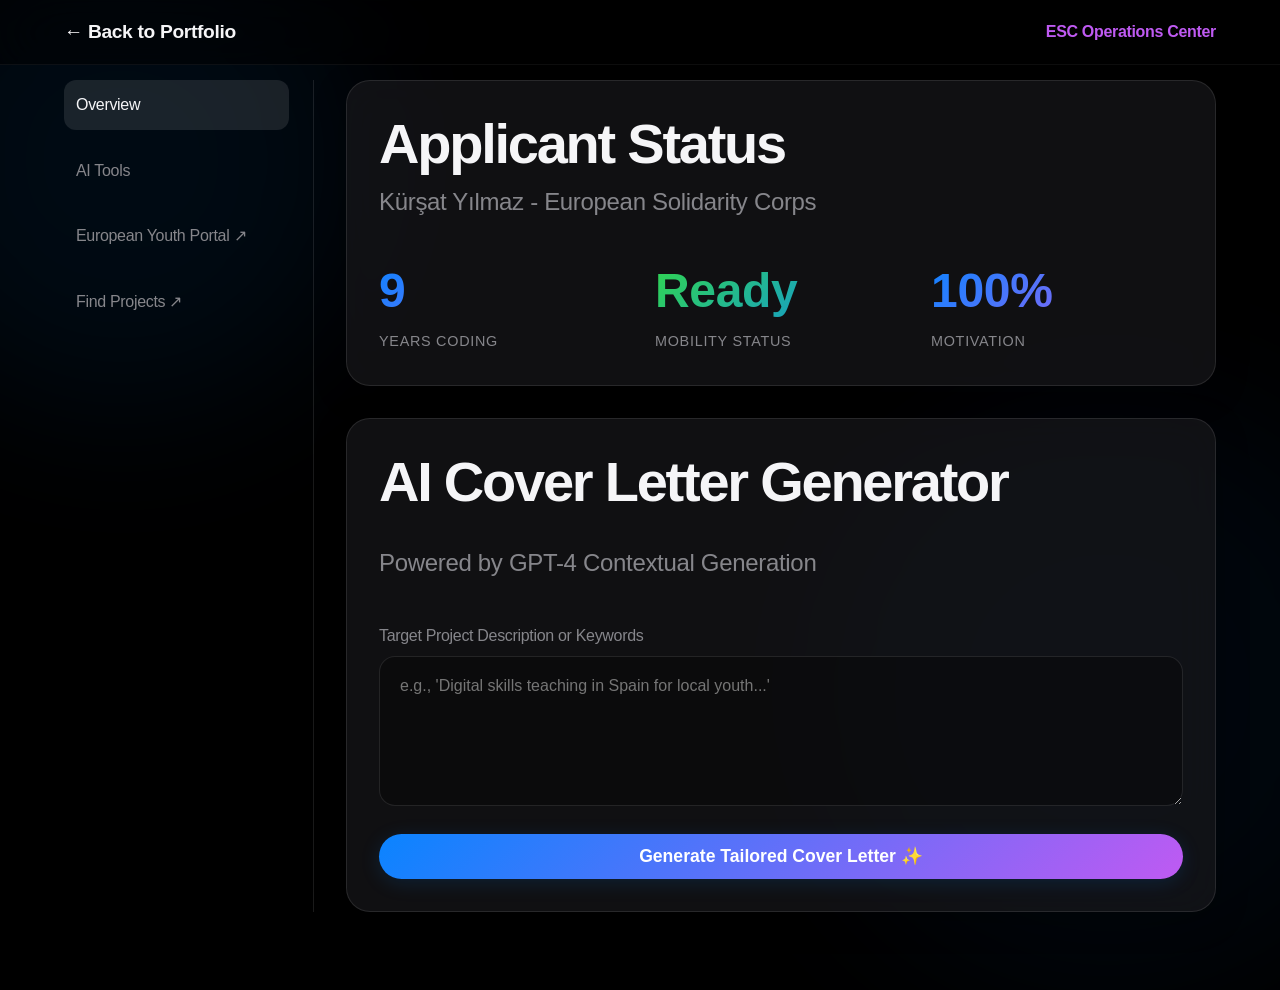
==== eu.html @ 6ab5559e "feat: Implement Apple-style ESC motivation portfolio and dashboard - Creates root structure for GitH" ====
<!DOCTYPE html>
<html lang="en">
<head>
    <meta charset="UTF-8">
    <meta name="viewport" content="width=device-width, initial-scale=1.0">
    <title>ESC Dashboard | Kürşat Yılmaz</title>
    <link rel="stylesheet" href="assets/css/style.css">
</head>
<body>
    <div class="blob blob-1"></div>
    <div class="blob blob-2" style="background: rgba(10, 132, 255, 0.1);"></div>

    <nav class="glass-nav">
        <div class="container nav-content">
            <a href="index.html" class="logo">← Back to Portfolio</a>
            <div class="nav-links">
                <span style="color: var(--accent-purple); font-weight: 600;">ESC Operations Center</span>
            </div>
        </div>
    </nav>

    <div class="container dashboard-grid">
        <aside class="sidebar reveal">
            <ul class="sidebar-nav">
                <li><a href="#" class="active">Overview</a></li>
                <li><a href="#ai-tools">AI Tools</a></li>
                <li><a href="https://youth.europa.eu/solidarity_en" target="_blank">European Youth Portal ↗</a></li>
                <li><a href="https://europa.eu/youth/solidarity/projects_en" target="_blank">Find Projects ↗</a></li>
            </ul>
        </aside>

        <main class="dashboard-content">
            <div class="card glass-panel reveal stagger-1" style="margin-bottom: 32px;">
                <h2 style="margin-bottom: 8px;">Applicant Status</h2>
                <p class="subtitle">Kürşat Yılmaz - European Solidarity Corps</p>

                <div class="grid-3" style="margin-top: 32px;">
                    <div class="stat-card">
                        <span class="stat-value">9</span>
                        <span class="stat-label">Years Coding</span>
                    </div>
                    <div class="stat-card">
                        <span class="stat-value" style="background: linear-gradient(135deg, #32D74B 0%, #0A84FF 100%); -webkit-background-clip: text;">Ready</span>
                        <span class="stat-label">Mobility Status</span>
                    </div>
                    <div class="stat-card">
                        <span class="stat-value">100%</span>
                        <span class="stat-label">Motivation</span>
                    </div>
                </div>
            </div>

            <div id="ai-tools" class="card glass-panel reveal stagger-2">
                <h2>AI Cover Letter Generator</h2>
                <p class="subtitle">Powered by GPT-4 Contextual Generation</p>

                <div class="ai-generator">
                    <label style="color: var(--text-secondary); margin-bottom: 8px; display: block;">Target Project Description or Keywords</label>
                    <textarea class="ai-input" placeholder="e.g., 'Digital skills teaching in Spain for local youth...'" id="aiInput"></textarea>

                    <button class="btn btn-primary" id="generateBtn" style="width: 100%;">
                        Generate Tailored Cover Letter ✨
                    </button>

                    <div class="ai-output" id="aiOutput" style="display: none; opacity: 0; transition: opacity 0.5s;">
                        <p style="color: var(--text-secondary); margin-bottom: 16px;"><em>Generated Draft:</em></p>
                        <p id="generatedText" style="line-height: 1.8;"></p>
                    </div>
                </div>
            </div>
        </main>
    </div>

    <script src="assets/js/main.js"></script>
    <script>
        // Simple AI Simulator Logic
        document.getElementById('generateBtn').addEventListener('click', function() {
            const input = document.getElementById('aiInput').value;
            const btn = this;
            const outputDiv = document.getElementById('aiOutput');
            const outputText = document.getElementById('generatedText');

            btn.innerHTML = 'Generating... <span style="animation: pulse 1s infinite;">⏳</span>';
            btn.style.opacity = '0.7';

            setTimeout(() => {
                let contextText = input ? ` Specifically, regarding your project involving "${input}", ` : ' ';

                outputText.innerHTML = `Dear Selection Committee,<br><br>I am Kürşat Yılmaz, a passionate software developer with 9 years of coding experience, applying from Istanbul. ${contextText}I believe my robust background in digital design and development perfectly aligns with your mission.<br><br>My lifelong dream has been to utilize my technical skills for social good while exploring new cultures and escaping the constraints of my current environment. I am eager to contribute to your team, help local communities digitally, and grow both personally and professionally.<br><br>Thank you for considering my application.<br><br>Sincerely,<br>Kürşat Yılmaz`;

                outputDiv.style.display = 'block';
                setTimeout(() => outputDiv.style.opacity = '1', 50);

                btn.innerHTML = 'Regenerate Draft ✨';
                btn.style.opacity = '1';
            }, 1500);
        });
    </script>
</body>
</html>
---- assets/css/style.css ----
:root {
  /* Apple Design Palette */
  --bg-primary: #000000;
  --bg-secondary: #1c1c1e;
  --bg-tertiary: #2c2c2e;
  --text-primary: #f5f5f7;
  --text-secondary: #86868b;
  --accent-blue: #0A84FF;
  --accent-purple: #BF5AF2;
  --accent-gradient: linear-gradient(135deg, #0A84FF 0%, #BF5AF2 100%);
  --glow-color: rgba(10, 132, 255, 0.15);

  /* Framer Spring Animations */
  --spring-fast: 0.4s cubic-bezier(0.175, 0.885, 0.32, 1.275);
  --spring-normal: 0.6s cubic-bezier(0.175, 0.885, 0.32, 1.275);
  --spring-slow: 0.8s cubic-bezier(0.175, 0.885, 0.32, 1.275);
  --ease-out-expo: 0.8s cubic-bezier(0.16, 1, 0.3, 1);
}

* {
  margin: 0;
  padding: 0;
  box-sizing: border-box;
}

body {
  font-family: -apple-system, BlinkMacSystemFont, "SF Pro Display", "Segoe UI", Roboto, Helvetica, Arial, sans-serif;
  background-color: var(--bg-primary);
  color: var(--text-primary);
  line-height: 1.6;
  -webkit-font-smoothing: antialiased;
  -moz-osx-font-smoothing: grayscale;
  overflow-x: hidden;
  letter-spacing: -0.02em;
}

/* Glassmorphism Utilities */
.glass-panel {
  background: rgba(28, 28, 30, 0.6);
  backdrop-filter: blur(20px);
  -webkit-backdrop-filter: blur(20px);
  border: 1px solid rgba(255, 255, 255, 0.1);
  border-radius: 24px;
  box-shadow: 0 8px 32px 0 rgba(0, 0, 0, 0.3);
}

.glass-nav {
  position: fixed;
  top: 0;
  left: 0;
  right: 0;
  z-index: 1000;
  background: rgba(0, 0, 0, 0.5);
  backdrop-filter: blur(30px);
  -webkit-backdrop-filter: blur(30px);
  border-bottom: 1px solid rgba(255, 255, 255, 0.05);
}

/* Layout Containers */
.container {
  max-width: 1200px;
  margin: 0 auto;
  padding: 0 24px;
}

/* Typography */
h1, h2, h3, h4, h5, h6 {
  font-weight: 700;
  letter-spacing: -0.04em;
  line-height: 1.1;
}

h1 {
  font-size: clamp(3rem, 8vw, 5rem);
  background: var(--accent-gradient);
  -webkit-background-clip: text;
  -webkit-text-fill-color: transparent;
  margin-bottom: 1rem;
}

h2 {
  font-size: clamp(2rem, 5vw, 3.5rem);
  margin-bottom: 2rem;
}

.subtitle {
  font-size: clamp(1.2rem, 3vw, 1.5rem);
  color: var(--text-secondary);
  font-weight: 500;
}

.lead {
  font-size: 1.25rem;
  color: var(--text-secondary);
  max-width: 800px;
  margin-bottom: 2rem;
}

/* Interactive Elements */
.btn {
  display: inline-flex;
  align-items: center;
  justify-content: center;
  padding: 12px 28px;
  border-radius: 999px;
  font-weight: 600;
  font-size: 1.1rem;
  text-decoration: none;
  transition: all var(--spring-fast);
  cursor: pointer;
  border: none;
  outline: none;
}

.btn-primary {
  background: var(--accent-gradient);
  color: white;
  box-shadow: 0 4px 20px var(--glow-color);
}

.btn-primary:hover {
  transform: translateY(-2px) scale(1.02);
  box-shadow: 0 8px 30px rgba(10, 132, 255, 0.3);
}

.btn-secondary {
  background: rgba(255, 255, 255, 0.1);
  color: white;
  border: 1px solid rgba(255, 255, 255, 0.1);
}

.btn-secondary:hover {
  background: rgba(255, 255, 255, 0.15);
  transform: translateY(-2px) scale(1.02);
}

/* Cards */
.card {
  padding: 32px;
  border-radius: 24px;
  transition: all var(--spring-normal);
  position: relative;
  overflow: hidden;
}

.card::before {
  content: '';
  position: absolute;
  top: 0;
  left: 0;
  right: 0;
  bottom: 0;
  background: radial-gradient(800px circle at var(--mouse-x) var(--mouse-y), rgba(255, 255, 255, 0.06), transparent 40%);
  z-index: 0;
  opacity: 0;
  transition: opacity 0.3s;
}

.card:hover::before {
  opacity: 1;
}

.card > * {
  position: relative;
  z-index: 1;
}

.card:hover {
  transform: translateY(-8px);
  box-shadow: 0 20px 40px rgba(0, 0, 0, 0.4);
  border-color: rgba(255, 255, 255, 0.2);
}

/* Specific Sections */
header {
  min-height: 100vh;
  display: flex;
  flex-direction: column;
  justify-content: center;
  position: relative;
  padding-top: 80px;
}

.nav-content {
  display: flex;
  justify-content: space-between;
  align-items: center;
  height: 64px;
}

.nav-links a {
  color: var(--text-secondary);
  text-decoration: none;
  margin-left: 24px;
  transition: color 0.2s;
  font-weight: 500;
}

.nav-links a:hover {
  color: var(--text-primary);
}

.logo {
  font-weight: 700;
  font-size: 1.2rem;
  color: var(--text-primary);
  text-decoration: none;
}

section {
  padding: 100px 0;
}

/* Grid Layouts */
.grid-2 {
  display: grid;
  grid-template-columns: repeat(auto-fit, minmax(300px, 1fr));
  gap: 32px;
}

.grid-3 {
  display: grid;
  grid-template-columns: repeat(auto-fit, minmax(250px, 1fr));
  gap: 24px;
}

/* Animation Classes */
.reveal {
  opacity: 0;
  transform: translateY(40px);
  transition: opacity var(--ease-out-expo), transform var(--ease-out-expo);
}

.reveal.active {
  opacity: 1;
  transform: translateY(0);
}

.stagger-1 { transition-delay: 0.1s; }
.stagger-2 { transition-delay: 0.2s; }
.stagger-3 { transition-delay: 0.3s; }

/* Letter Formatting */
.letter-content {
  font-size: 1.15rem;
  line-height: 1.8;
  color: var(--text-primary);
}

.letter-content p {
  margin-bottom: 1.5rem;
}

/* Dashboard Elements */
.dashboard-grid {
  display: grid;
  grid-template-columns: 250px 1fr;
  gap: 32px;
  min-height: 100vh;
  padding-top: 80px;
}

.sidebar {
  padding-right: 24px;
  border-right: 1px solid rgba(255, 255, 255, 0.1);
}

.sidebar-nav {
  list-style: none;
}

.sidebar-nav li {
  margin-bottom: 16px;
}

.sidebar-nav a {
  color: var(--text-secondary);
  text-decoration: none;
  display: flex;
  align-items: center;
  padding: 12px;
  border-radius: 12px;
  transition: all 0.2s;
}

.sidebar-nav a:hover, .sidebar-nav a.active {
  background: rgba(255, 255, 255, 0.1);
  color: var(--text-primary);
}

.stat-card {
  display: flex;
  flex-direction: column;
}

.stat-value {
  font-size: 3rem;
  font-weight: 700;
  background: var(--accent-gradient);
  -webkit-background-clip: text;
  -webkit-text-fill-color: transparent;
}

.stat-label {
  color: var(--text-secondary);
  font-size: 0.9rem;
  text-transform: uppercase;
  letter-spacing: 0.05em;
}

/* AI Generator Mockup */
.ai-generator {
  margin-top: 40px;
}

.ai-input {
  width: 100%;
  background: rgba(0, 0, 0, 0.3);
  border: 1px solid rgba(255, 255, 255, 0.1);
  border-radius: 16px;
  padding: 20px;
  color: var(--text-primary);
  font-family: inherit;
  font-size: 1rem;
  resize: vertical;
  min-height: 150px;
  margin-bottom: 20px;
  transition: all 0.3s;
}

.ai-input:focus {
  outline: none;
  border-color: var(--accent-blue);
  box-shadow: 0 0 0 2px rgba(10, 132, 255, 0.2);
}

.ai-output {
  margin-top: 24px;
  min-height: 200px;
  border-left: 4px solid var(--accent-purple);
  padding-left: 20px;
}

/* Floating Elements */
.blob {
  position: absolute;
  filter: blur(80px);
  z-index: -1;
  opacity: 0.5;
  border-radius: 50%;
  animation: float 20s infinite ease-in-out;
}

.blob-1 {
  top: -10%;
  left: -10%;
  width: 500px;
  height: 500px;
  background: rgba(10, 132, 255, 0.15);
}

.blob-2 {
  bottom: -10%;
  right: -10%;
  width: 600px;
  height: 600px;
  background: rgba(191, 90, 242, 0.15);
  animation-delay: -10s;
}

@keyframes float {
  0%, 100% { transform: translate(0, 0) scale(1); }
  33% { transform: translate(50px, -50px) scale(1.1); }
  66% { transform: translate(-20px, 20px) scale(0.9); }
}

@media (max-width: 768px) {
  .dashboard-grid {
    grid-template-columns: 1fr;
  }
  .sidebar {
    border-right: none;
    border-bottom: 1px solid rgba(255, 255, 255, 0.1);
    padding-bottom: 24px;
    margin-bottom: 24px;
  }
}
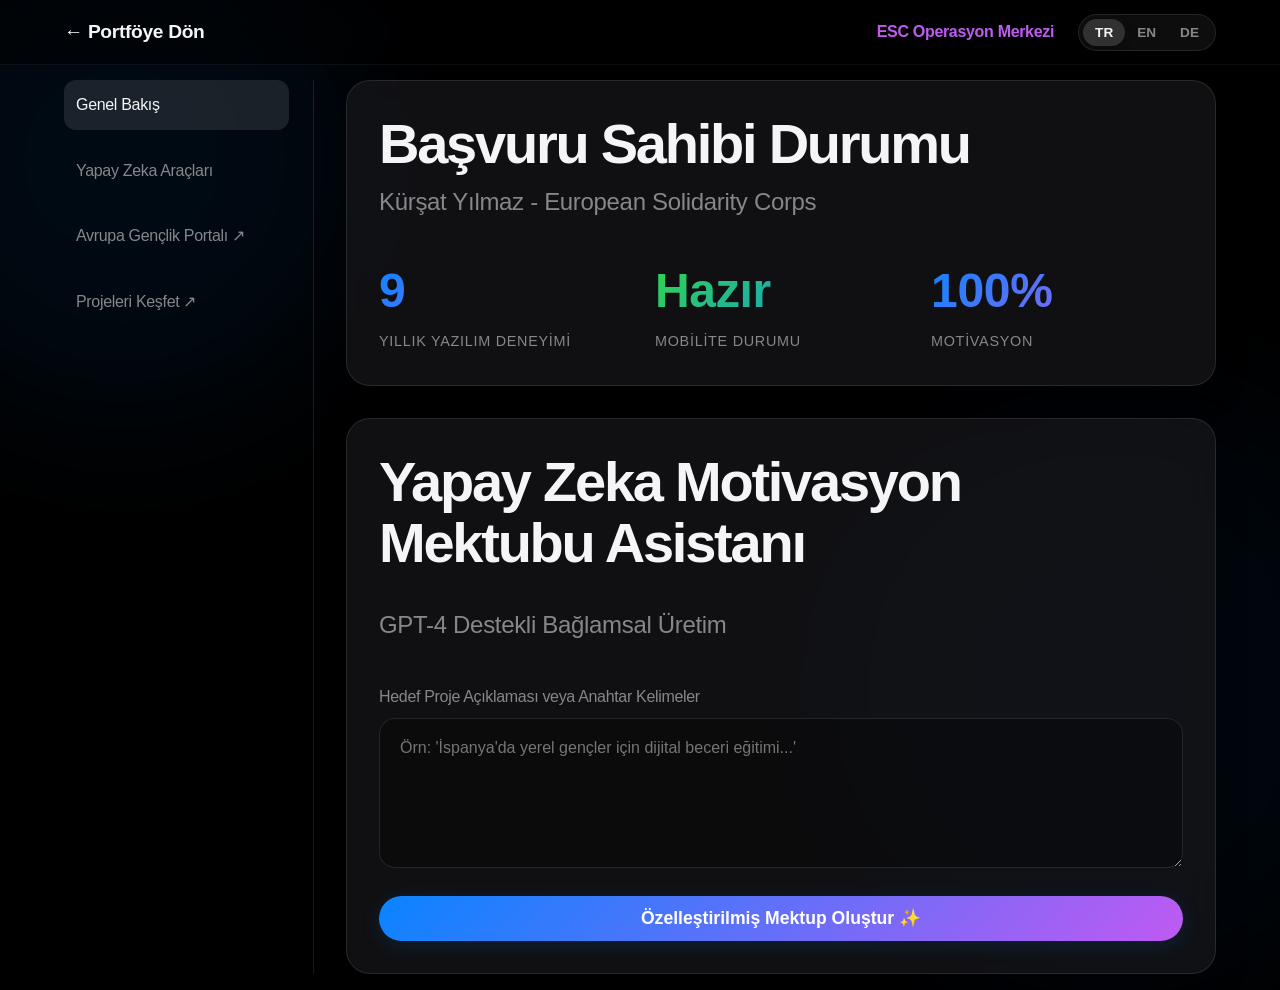
==== commit 8f5bacb5: "feat: Add i18n support, language switcher, and CV download - Introduces comprehensive i18n engine in" ====
--- a/eu.html
+++ b/eu.html
@@ -12,9 +12,15 @@
 
     <nav class="glass-nav">
         <div class="container nav-content">
-            <a href="index.html" class="logo">← Back to Portfolio</a>
+            <a href="index.html" class="logo" data-i18n="nav.back">← Back to Portfolio</a>
             <div class="nav-links">
-                <span style="color: var(--accent-purple); font-weight: 600;">ESC Operations Center</span>
+                <span style="color: var(--accent-purple); font-weight: 600; margin-right: 24px;" data-i18n="eu.nav.center">ESC Operations Center</span>
+
+                <div class="lang-switcher">
+                    <button class="lang-btn" data-lang="tr">TR</button>
+                    <button class="lang-btn" data-lang="en">EN</button>
+                    <button class="lang-btn" data-lang="de">DE</button>
+                </div>
             </div>
         </div>
     </nav>
@@ -22,48 +28,48 @@
     <div class="container dashboard-grid">
         <aside class="sidebar reveal">
             <ul class="sidebar-nav">
-                <li><a href="#" class="active">Overview</a></li>
-                <li><a href="#ai-tools">AI Tools</a></li>
-                <li><a href="https://youth.europa.eu/solidarity_en" target="_blank">European Youth Portal ↗</a></li>
-                <li><a href="https://europa.eu/youth/solidarity/projects_en" target="_blank">Find Projects ↗</a></li>
+                <li><a href="#" class="active" data-i18n="eu.side.overview">Overview</a></li>
+                <li><a href="#ai-tools" data-i18n="eu.side.ai">AI Tools</a></li>
+                <li><a href="https://youth.europa.eu/solidarity_en" target="_blank" data-i18n="eu.side.portal">European Youth Portal ↗</a></li>
+                <li><a href="https://europa.eu/youth/solidarity/projects_en" target="_blank" data-i18n="eu.side.projects">Find Projects ↗</a></li>
             </ul>
         </aside>
 
         <main class="dashboard-content">
             <div class="card glass-panel reveal stagger-1" style="margin-bottom: 32px;">
-                <h2 style="margin-bottom: 8px;">Applicant Status</h2>
-                <p class="subtitle">Kürşat Yılmaz - European Solidarity Corps</p>
+                <h2 style="margin-bottom: 8px;" data-i18n="eu.stat.title">Applicant Status</h2>
+                <p class="subtitle" data-i18n="eu.stat.subtitle">Kürşat Yılmaz - European Solidarity Corps</p>
 
                 <div class="grid-3" style="margin-top: 32px;">
                     <div class="stat-card">
-                        <span class="stat-value">9</span>
-                        <span class="stat-label">Years Coding</span>
+                        <span class="stat-value" data-i18n="eu.stat.val1">9</span>
+                        <span class="stat-label" data-i18n="eu.stat.lbl1">Years Coding</span>
                     </div>
                     <div class="stat-card">
-                        <span class="stat-value" style="background: linear-gradient(135deg, #32D74B 0%, #0A84FF 100%); -webkit-background-clip: text;">Ready</span>
-                        <span class="stat-label">Mobility Status</span>
+                        <span class="stat-value" style="background: linear-gradient(135deg, #32D74B 0%, #0A84FF 100%); -webkit-background-clip: text;" data-i18n="eu.stat.val2">Ready</span>
+                        <span class="stat-label" data-i18n="eu.stat.lbl2">Mobility Status</span>
                     </div>
                     <div class="stat-card">
-                        <span class="stat-value">100%</span>
-                        <span class="stat-label">Motivation</span>
+                        <span class="stat-value" data-i18n="eu.stat.val3">100%</span>
+                        <span class="stat-label" data-i18n="eu.stat.lbl3">Motivation</span>
                     </div>
                 </div>
             </div>
 
             <div id="ai-tools" class="card glass-panel reveal stagger-2">
-                <h2>AI Cover Letter Generator</h2>
-                <p class="subtitle">Powered by GPT-4 Contextual Generation</p>
+                <h2 data-i18n="eu.ai.title">AI Cover Letter Generator</h2>
+                <p class="subtitle" data-i18n="eu.ai.subtitle">Powered by GPT-4 Contextual Generation</p>
 
                 <div class="ai-generator">
-                    <label style="color: var(--text-secondary); margin-bottom: 8px; display: block;">Target Project Description or Keywords</label>
-                    <textarea class="ai-input" placeholder="e.g., 'Digital skills teaching in Spain for local youth...'" id="aiInput"></textarea>
+                    <label style="color: var(--text-secondary); margin-bottom: 8px; display: block;" data-i18n="eu.ai.label">Target Project Description or Keywords</label>
+                    <textarea class="ai-input" placeholder="e.g., 'Digital skills teaching in Spain for local youth...'" id="aiInput" data-i18n="eu.ai.placeholder"></textarea>
 
-                    <button class="btn btn-primary" id="generateBtn" style="width: 100%;">
+                    <button class="btn btn-primary" id="generateBtn" style="width: 100%;" data-i18n="eu.ai.btn.gen">
                         Generate Tailored Cover Letter ✨
                     </button>
 
                     <div class="ai-output" id="aiOutput" style="display: none; opacity: 0; transition: opacity 0.5s;">
-                        <p style="color: var(--text-secondary); margin-bottom: 16px;"><em>Generated Draft:</em></p>
+                        <p style="color: var(--text-secondary); margin-bottom: 16px;"><em data-i18n="eu.ai.output">Generated Draft:</em></p>
                         <p id="generatedText" style="line-height: 1.8;"></p>
                     </div>
                 </div>
@@ -71,6 +77,7 @@
         </main>
     </div>
 
+    <script src="assets/js/i18n.js"></script>
     <script src="assets/js/main.js"></script>
     <script>
         // Simple AI Simulator Logic
@@ -80,18 +87,22 @@
             const outputDiv = document.getElementById('aiOutput');
             const outputText = document.getElementById('generatedText');
 
-            btn.innerHTML = 'Generating... <span style="animation: pulse 1s infinite;">⏳</span>';
+            // Get proper translation context
+            const regenText = window.i18n ? window.i18n.get('eu.ai.btn.regen') : 'Regenerate Draft ✨';
+
+            btn.innerHTML = '<span style="animation: pulse 1s infinite;">⏳</span>';
             btn.style.opacity = '0.7';
 
             setTimeout(() => {
                 let contextText = input ? ` Specifically, regarding your project involving "${input}", ` : ' ';
 
+                // Keep the generated text in english for universal context, or could be adapted via i18n
                 outputText.innerHTML = `Dear Selection Committee,<br><br>I am Kürşat Yılmaz, a passionate software developer with 9 years of coding experience, applying from Istanbul. ${contextText}I believe my robust background in digital design and development perfectly aligns with your mission.<br><br>My lifelong dream has been to utilize my technical skills for social good while exploring new cultures and escaping the constraints of my current environment. I am eager to contribute to your team, help local communities digitally, and grow both personally and professionally.<br><br>Thank you for considering my application.<br><br>Sincerely,<br>Kürşat Yılmaz`;
 
                 outputDiv.style.display = 'block';
                 setTimeout(() => outputDiv.style.opacity = '1', 50);
 
-                btn.innerHTML = 'Regenerate Draft ✨';
+                btn.innerHTML = regenText;
                 btn.style.opacity = '1';
             }, 1500);
         });
--- a/assets/css/style.css
+++ b/assets/css/style.css
@@ -97,6 +97,13 @@
 }
 
 /* Interactive Elements */
+.action-buttons {
+    display: flex;
+    gap: 16px;
+    flex-wrap: wrap;
+    margin-top: 2rem;
+}
+
 .btn {
   display: inline-flex;
   align-items: center;
@@ -134,6 +141,41 @@
   transform: translateY(-2px) scale(1.02);
 }
 
+/* Language Switcher */
+.lang-switcher {
+    display: flex;
+    background: rgba(255, 255, 255, 0.05);
+    border-radius: 99px;
+    padding: 4px;
+    border: 1px solid rgba(255, 255, 255, 0.1);
+}
+
+.lang-btn {
+    background: transparent;
+    border: none;
+    color: var(--text-secondary);
+    padding: 6px 12px;
+    border-radius: 99px;
+    font-size: 0.85rem;
+    font-weight: 600;
+    cursor: pointer;
+    transition: all var(--spring-fast);
+}
+
+.lang-btn:hover {
+    color: var(--text-primary);
+}
+
+.lang-btn.active {
+    background: rgba(255, 255, 255, 0.15);
+    color: var(--text-primary);
+    box-shadow: 0 2px 10px rgba(0,0,0,0.2);
+}
+
+[data-i18n] {
+    transition: opacity 0.3s ease-in-out;
+}
+
 /* Cards */
 .card {
   padding: 32px;
@@ -166,7 +208,7 @@
 }
 
 .card:hover {
-  transform: translateY(-8px);
+  transform: translateY(-8px) scale(1.01);
   box-shadow: 0 20px 40px rgba(0, 0, 0, 0.4);
   border-color: rgba(255, 255, 255, 0.2);
 }
@@ -188,10 +230,15 @@
   height: 64px;
 }
 
+.nav-links {
+    display: flex;
+    align-items: center;
+}
+
 .nav-links a {
   color: var(--text-secondary);
   text-decoration: none;
-  margin-left: 24px;
+  margin-right: 24px;
   transition: color 0.2s;
   font-weight: 500;
 }
@@ -227,13 +274,13 @@
 /* Animation Classes */
 .reveal {
   opacity: 0;
-  transform: translateY(40px);
+  transform: translateY(40px) scale(0.98);
   transition: opacity var(--ease-out-expo), transform var(--ease-out-expo);
 }
 
 .reveal.active {
   opacity: 1;
-  transform: translateY(0);
+  transform: translateY(0) scale(1);
 }
 
 .stagger-1 { transition-delay: 0.1s; }
@@ -384,4 +431,10 @@
     padding-bottom: 24px;
     margin-bottom: 24px;
   }
-}
+  .action-buttons {
+      justify-content: center;
+  }
+  .action-buttons a {
+      margin-left: 0 !important;
+  }
+}
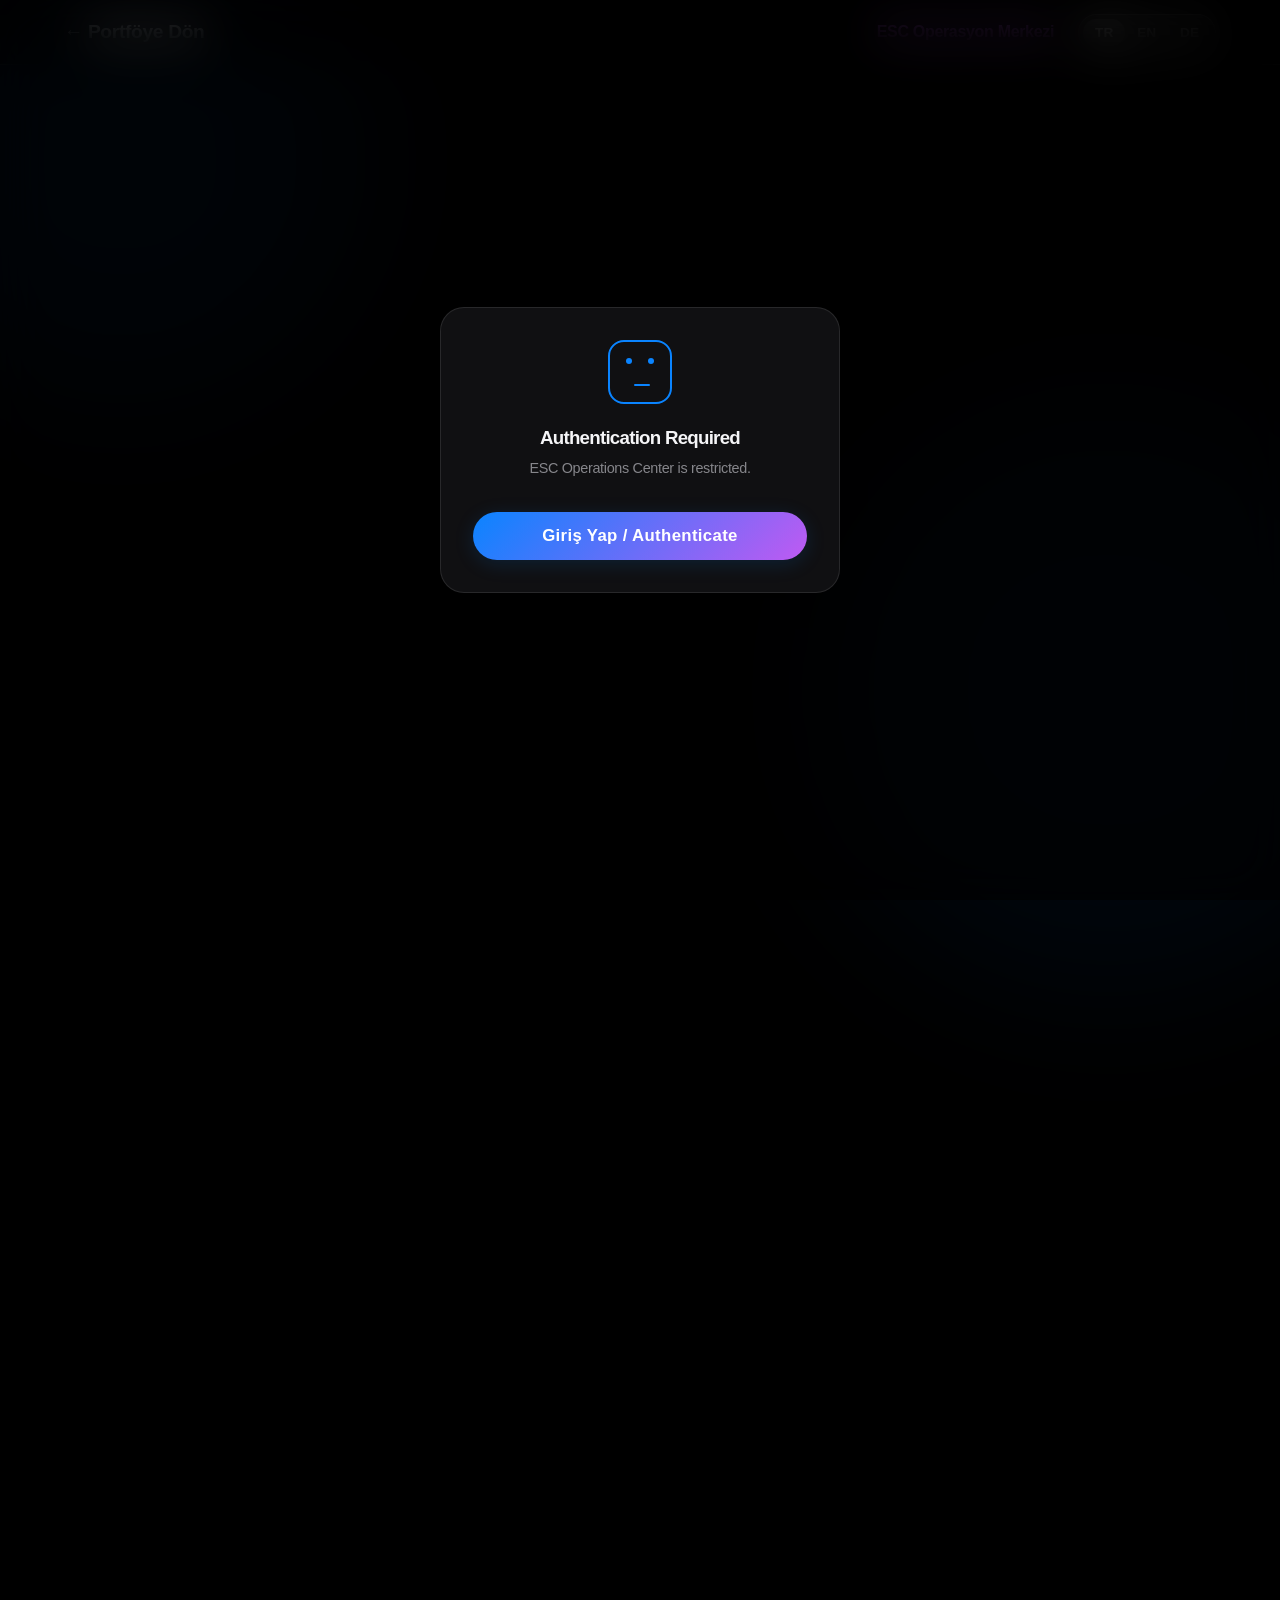
==== commit a6f949fa: "feat: add secret ESC gateway, Face ID mockup, and Gemini AI integration - Hide ESC Panel link behind" ====
--- a/eu.html
+++ b/eu.html
@@ -25,17 +25,33 @@
         </div>
     </nav>
 
-    <div class="container dashboard-grid">
+    <!-- Secure Auth Overlay -->
+    <div id="auth-overlay" class="auth-overlay active">
+        <div class="glass-panel auth-card reveal active">
+            <div class="face-id-icon" style="margin: 0 auto 24px auto; width: 64px; height: 64px; border: 2px solid var(--accent-blue); border-radius: 16px; position: relative;">
+                <div style="position:absolute; top: 16px; left: 16px; width: 6px; height: 6px; background:var(--accent-blue); border-radius:50%;"></div>
+                <div style="position:absolute; top: 16px; right: 16px; width: 6px; height: 6px; background:var(--accent-blue); border-radius:50%;"></div>
+                <div style="position:absolute; bottom: 16px; left: 24px; width: 16px; height: 2px; background:var(--accent-blue); border-radius:4px;"></div>
+            </div>
+            <h3 style="text-align: center; margin-bottom: 8px;">Authentication Required</h3>
+            <p style="text-align: center; color: var(--text-secondary); margin-bottom: 32px; font-size: 0.9rem;">ESC Operations Center is restricted.</p>
+            <button id="auth-btn" class="btn btn-primary btn-glow-blue" style="width: 100%;">Giriş Yap / Authenticate</button>
+        </div>
+    </div>
+
+    <!-- Hidden Dashboard Layout -->
+    <div class="container dashboard-grid" id="main-dashboard" style="opacity: 0; pointer-events: none; transition: opacity 0.8s ease;">
         <aside class="sidebar reveal">
             <ul class="sidebar-nav">
                 <li><a href="#" class="active" data-i18n="eu.side.overview">Overview</a></li>
+                <li><a href="#active-programs">Active Programs</a></li>
                 <li><a href="#ai-tools" data-i18n="eu.side.ai">AI Tools</a></li>
                 <li><a href="https://youth.europa.eu/solidarity_en" target="_blank" data-i18n="eu.side.portal">European Youth Portal ↗</a></li>
-                <li><a href="https://europa.eu/youth/solidarity/projects_en" target="_blank" data-i18n="eu.side.projects">Find Projects ↗</a></li>
             </ul>
         </aside>
 
         <main class="dashboard-content">
+            <!-- Stats -->
             <div class="card glass-panel reveal stagger-1" style="margin-bottom: 32px;">
                 <h2 style="margin-bottom: 8px;" data-i18n="eu.stat.title">Applicant Status</h2>
                 <p class="subtitle" data-i18n="eu.stat.subtitle">Kürşat Yılmaz - European Solidarity Corps</p>
@@ -46,8 +62,18 @@
                         <span class="stat-label" data-i18n="eu.stat.lbl1">Years Coding</span>
                     </div>
                     <div class="stat-card">
-                        <span class="stat-value" style="background: linear-gradient(135deg, #32D74B 0%, #0A84FF 100%); -webkit-background-clip: text;" data-i18n="eu.stat.val2">Ready</span>
-                        <span class="stat-label" data-i18n="eu.stat.lbl2">Mobility Status</span>
+                        <!-- Simulated Acceptance Probability -->
+                        <div class="prob-circle">
+                            <svg viewBox="0 0 36 36" class="circular-chart blue">
+                                <path class="circle-bg"
+                                  d="M18 2.0845 a 15.9155 15.9155 0 0 1 0 31.831 a 15.9155 15.9155 0 0 1 0 -31.831" />
+                                <path class="circle"
+                                  stroke-dasharray="94, 100"
+                                  d="M18 2.0845 a 15.9155 15.9155 0 0 1 0 31.831 a 15.9155 15.9155 0 0 1 0 -31.831" />
+                                <text x="18" y="20.35" class="percentage">94%</text>
+                            </svg>
+                        </div>
+                        <span class="stat-label">Est. Acceptance Rate</span>
                     </div>
                     <div class="stat-card">
                         <span class="stat-value" data-i18n="eu.stat.val3">100%</span>
@@ -56,21 +82,52 @@
                 </div>
             </div>
 
-            <div id="ai-tools" class="card glass-panel reveal stagger-2">
+            <!-- Active Programs -->
+            <div id="active-programs" class="card glass-panel reveal stagger-2" style="margin-bottom: 32px;">
+                <h2>Active Application Programs</h2>
+                <p class="subtitle" style="margin-bottom: 24px;">Click a program to see requirements.</p>
+
+                <div class="program-list">
+                    <div class="program-item active" data-program="tech-spain">
+                        <div style="font-weight: 600; color: var(--text-primary);">Digital Skills for Youth - Spain</div>
+                        <div style="font-size: 0.85rem; color: var(--text-secondary);">Starts Sep 2024 • 12 Months</div>
+                    </div>
+                    <div class="program-item" data-program="eco-germany">
+                        <div style="font-weight: 600; color: var(--text-primary);">Eco-Tech Sustainability - Germany</div>
+                        <div style="font-size: 0.85rem; color: var(--text-secondary);">Starts Oct 2024 • 10 Months</div>
+                    </div>
+                </div>
+
+                <div id="program-details" class="program-details" style="margin-top: 24px; padding-top: 24px; border-top: 1px solid rgba(255,255,255,0.1);">
+                    <h4 style="margin-bottom: 12px;">Step-by-Step Guide</h4>
+                    <ul class="checklist" style="list-style:none; color: var(--text-secondary);">
+                        <li><span style="color:var(--accent-blue)">✓</span> Update Europass CV</li>
+                        <li><span style="color:var(--accent-blue)">✓</span> Complete Pre-Departure Training</li>
+                        <li><span style="color:rgba(255,255,255,0.2)">○</span> Generate Motivation Letter (Below)</li>
+                        <li><span style="color:rgba(255,255,255,0.2)">○</span> Submit via Portal</li>
+                    </ul>
+                </div>
+            </div>
+
+            <!-- AI Tools -->
+            <div id="ai-tools" class="card glass-panel reveal stagger-3">
                 <h2 data-i18n="eu.ai.title">AI Cover Letter Generator</h2>
-                <p class="subtitle" data-i18n="eu.ai.subtitle">Powered by GPT-4 Contextual Generation</p>
+                <p class="subtitle" data-i18n="eu.ai.subtitle">Powered by Gemini AI API</p>
+                <div id="ai-model-badge" style="display:inline-block; margin-bottom:16px; padding: 4px 12px; background: rgba(191, 90, 242, 0.2); border: 1px solid var(--accent-purple); border-radius: 99px; font-size: 0.8rem; color: #e5b3fe;">
+                    Active Model: gemini-1.5-pro
+                </div>
 
                 <div class="ai-generator">
                     <label style="color: var(--text-secondary); margin-bottom: 8px; display: block;" data-i18n="eu.ai.label">Target Project Description or Keywords</label>
                     <textarea class="ai-input" placeholder="e.g., 'Digital skills teaching in Spain for local youth...'" id="aiInput" data-i18n="eu.ai.placeholder"></textarea>
 
-                    <button class="btn btn-primary" id="generateBtn" style="width: 100%;" data-i18n="eu.ai.btn.gen">
+                    <button class="btn btn-primary btn-glow-purple" id="generateBtn" style="width: 100%;" data-i18n="eu.ai.btn.gen">
                         Generate Tailored Cover Letter ✨
                     </button>
 
                     <div class="ai-output" id="aiOutput" style="display: none; opacity: 0; transition: opacity 0.5s;">
                         <p style="color: var(--text-secondary); margin-bottom: 16px;"><em data-i18n="eu.ai.output">Generated Draft:</em></p>
-                        <p id="generatedText" style="line-height: 1.8;"></p>
+                        <div id="generatedText" style="line-height: 1.8; padding: 16px; background: rgba(0,0,0,0.3); border-radius: 12px;"></div>
                     </div>
                 </div>
             </div>
@@ -79,32 +136,36 @@
 
     <script src="assets/js/i18n.js"></script>
     <script src="assets/js/main.js"></script>
+    <script src="assets/js/ai.js"></script>
     <script>
-        // Simple AI Simulator Logic
-        document.getElementById('generateBtn').addEventListener('click', function() {
-            const input = document.getElementById('aiInput').value;
+        // Auth Logic
+        document.getElementById('auth-btn').addEventListener('click', function() {
             const btn = this;
-            const outputDiv = document.getElementById('aiOutput');
-            const outputText = document.getElementById('generatedText');
-
-            // Get proper translation context
-            const regenText = window.i18n ? window.i18n.get('eu.ai.btn.regen') : 'Regenerate Draft ✨';
-
-            btn.innerHTML = '<span style="animation: pulse 1s infinite;">⏳</span>';
+            btn.innerHTML = 'Authenticating... <span style="animation: pulse 1s infinite;">⏳</span>';
             btn.style.opacity = '0.7';
 
             setTimeout(() => {
-                let contextText = input ? ` Specifically, regarding your project involving "${input}", ` : ' ';
+                const overlay = document.getElementById('auth-overlay');
+                overlay.style.opacity = '0';
+                setTimeout(() => {
+                    overlay.style.display = 'none';
+                    const mainDash = document.getElementById('main-dashboard');
+                    mainDash.style.opacity = '1';
+                    mainDash.style.pointerEvents = 'auto';
+                }, 500);
+            }, 1200);
+        });
 
-                // Keep the generated text in english for universal context, or could be adapted via i18n
-                outputText.innerHTML = `Dear Selection Committee,<br><br>I am Kürşat Yılmaz, a passionate software developer with 9 years of coding experience, applying from Istanbul. ${contextText}I believe my robust background in digital design and development perfectly aligns with your mission.<br><br>My lifelong dream has been to utilize my technical skills for social good while exploring new cultures and escaping the constraints of my current environment. I am eager to contribute to your team, help local communities digitally, and grow both personally and professionally.<br><br>Thank you for considering my application.<br><br>Sincerely,<br>Kürşat Yılmaz`;
+        // Program Selection Logic
+        document.querySelectorAll('.program-item').forEach(item => {
+            item.addEventListener('click', () => {
+                document.querySelectorAll('.program-item').forEach(i => i.classList.remove('active'));
+                item.classList.add('active');
 
-                outputDiv.style.display = 'block';
-                setTimeout(() => outputDiv.style.opacity = '1', 50);
-
-                btn.innerHTML = regenText;
-                btn.style.opacity = '1';
-            }, 1500);
+                // Add tiny jump animation
+                item.style.transform = 'scale(0.98)';
+                setTimeout(() => item.style.transform = 'scale(1)', 150);
+            });
         });
     </script>
 </body>
--- a/assets/css/style.css
+++ b/assets/css/style.css
@@ -108,37 +108,88 @@
   display: inline-flex;
   align-items: center;
   justify-content: center;
-  padding: 12px 28px;
+  padding: 14px 32px;
   border-radius: 999px;
   font-weight: 600;
-  font-size: 1.1rem;
+  font-size: 1.05rem;
   text-decoration: none;
   transition: all var(--spring-fast);
   cursor: pointer;
   border: none;
   outline: none;
+  letter-spacing: 0.02em;
+  position: relative;
+  overflow: hidden;
+  z-index: 1;
+}
+
+.btn::after {
+  content: '';
+  position: absolute;
+  top: 0; left: 0; right: 0; bottom: 0;
+  background: linear-gradient(rgba(255,255,255,0.2), transparent);
+  opacity: 0;
+  transition: opacity 0.3s ease;
+  z-index: -1;
+}
+
+.btn:hover::after {
+  opacity: 1;
+}
+
+.btn-glow-blue {
+  background: linear-gradient(135deg, #0A84FF 0%, #005bb5 100%);
+  color: white;
+  box-shadow: 0 4px 15px rgba(10, 132, 255, 0.3), inset 0 1px 0 rgba(255,255,255,0.2);
+}
+
+.btn-glow-blue:hover {
+  transform: translateY(-4px) scale(1.03);
+  box-shadow: 0 12px 25px rgba(10, 132, 255, 0.5), inset 0 1px 0 rgba(255,255,255,0.4);
+}
+
+.btn-glow-purple {
+  background: linear-gradient(135deg, #BF5AF2 0%, #7d12ff 100%);
+  color: white;
+  box-shadow: 0 4px 15px rgba(191, 90, 242, 0.3), inset 0 1px 0 rgba(255,255,255,0.2);
+}
+
+.btn-glow-purple:hover {
+  transform: translateY(-4px) scale(1.03);
+  box-shadow: 0 12px 25px rgba(191, 90, 242, 0.5), inset 0 1px 0 rgba(255,255,255,0.4);
+}
+
+.btn-glow-green {
+  background: linear-gradient(135deg, #32D74B 0%, #249935 100%);
+  color: white;
+  box-shadow: 0 4px 15px rgba(50, 215, 75, 0.3), inset 0 1px 0 rgba(255,255,255,0.2);
+}
+
+.btn-glow-green:hover {
+  transform: translateY(-4px) scale(1.03);
+  box-shadow: 0 12px 25px rgba(50, 215, 75, 0.5), inset 0 1px 0 rgba(255,255,255,0.4);
+}
+
+.btn-glow-white {
+  background: rgba(255, 255, 255, 0.08);
+  color: var(--text-primary);
+  border: 1px solid rgba(255, 255, 255, 0.15);
+  backdrop-filter: blur(10px);
+  -webkit-backdrop-filter: blur(10px);
+  box-shadow: 0 4px 15px rgba(0, 0, 0, 0.2);
+}
+
+.btn-glow-white:hover {
+  background: rgba(255, 255, 255, 0.15);
+  border-color: rgba(255, 255, 255, 0.3);
+  transform: translateY(-4px) scale(1.03);
+  box-shadow: 0 12px 25px rgba(255, 255, 255, 0.1);
 }
 
 .btn-primary {
   background: var(--accent-gradient);
   color: white;
   box-shadow: 0 4px 20px var(--glow-color);
-}
-
-.btn-primary:hover {
-  transform: translateY(-2px) scale(1.02);
-  box-shadow: 0 8px 30px rgba(10, 132, 255, 0.3);
-}
-
-.btn-secondary {
-  background: rgba(255, 255, 255, 0.1);
-  color: white;
-  border: 1px solid rgba(255, 255, 255, 0.1);
-}
-
-.btn-secondary:hover {
-  background: rgba(255, 255, 255, 0.15);
-  transform: translateY(-2px) scale(1.02);
 }
 
 /* Language Switcher */
@@ -274,13 +325,23 @@
 /* Animation Classes */
 .reveal {
   opacity: 0;
-  transform: translateY(40px) scale(0.98);
-  transition: opacity var(--ease-out-expo), transform var(--ease-out-expo);
+  transform: translateY(60px) scale(0.95) rotateX(-5deg);
+  transform-origin: top center;
+  transition: opacity 1s cubic-bezier(0.16, 1, 0.3, 1), transform 1s cubic-bezier(0.16, 1, 0.3, 1);
 }
 
 .reveal.active {
   opacity: 1;
-  transform: translateY(0) scale(1);
+  transform: translateY(0) scale(1) rotateX(0);
+}
+
+.hero-float {
+  animation: heroFloat 8s ease-in-out infinite;
+}
+
+@keyframes heroFloat {
+  0%, 100% { transform: translateY(0); }
+  50% { transform: translateY(-10px); }
 }
 
 .stagger-1 { transition-delay: 0.1s; }
@@ -306,6 +367,96 @@
   min-height: 100vh;
   padding-top: 80px;
 }
+
+/* Modal and Auth Overlays */
+.modal-overlay, .auth-overlay {
+  position: fixed;
+  top: 0; left: 0; right: 0; bottom: 0;
+  background: rgba(0, 0, 0, 0.6);
+  backdrop-filter: blur(25px);
+  -webkit-backdrop-filter: blur(25px);
+  display: flex;
+  align-items: center;
+  justify-content: center;
+  z-index: 9999;
+  opacity: 0;
+  pointer-events: none;
+  transition: opacity 0.4s ease;
+}
+
+.modal-overlay.active, .auth-overlay.active {
+  opacity: 1;
+  pointer-events: auto;
+}
+
+.modal-content, .auth-card {
+  width: 90%;
+  max-width: 400px;
+  padding: 32px;
+  border-radius: 24px;
+  transform: scale(0.9) translateY(20px);
+  opacity: 0;
+  transition: all 0.5s cubic-bezier(0.175, 0.885, 0.32, 1.275);
+}
+
+.modal-content.active, .auth-card.active {
+  transform: scale(1) translateY(0);
+  opacity: 1;
+}
+
+/* Programs List */
+.program-list {
+  display: flex;
+  flex-direction: column;
+  gap: 12px;
+}
+
+.program-item {
+  padding: 16px;
+  background: rgba(255, 255, 255, 0.03);
+  border: 1px solid rgba(255, 255, 255, 0.08);
+  border-radius: 16px;
+  cursor: pointer;
+  transition: all var(--spring-fast);
+}
+
+.program-item:hover {
+  background: rgba(255, 255, 255, 0.08);
+  transform: translateX(8px);
+}
+
+.program-item.active {
+  background: rgba(10, 132, 255, 0.15);
+  border-color: var(--accent-blue);
+}
+
+/* Circular Progress Chart */
+.circular-chart {
+  display: block;
+  margin: 0 auto;
+  max-width: 80%;
+  max-height: 250px;
+}
+
+.circle-bg {
+  fill: none;
+  stroke: rgba(255, 255, 255, 0.1);
+  stroke-width: 3.8;
+}
+
+.circle {
+  fill: none;
+  stroke-width: 2.8;
+  stroke-linecap: round;
+  animation: progress 1.5s ease-out forwards;
+}
+
+@keyframes progress {
+  0% { stroke-dasharray: 0 100; }
+}
+
+.circular-chart.blue .circle { stroke: var(--accent-blue); }
+.percentage { fill: var(--text-primary); font-family: sans-serif; font-size: 0.5em; text-anchor: middle; font-weight: bold; }
 
 .sidebar {
   padding-right: 24px;
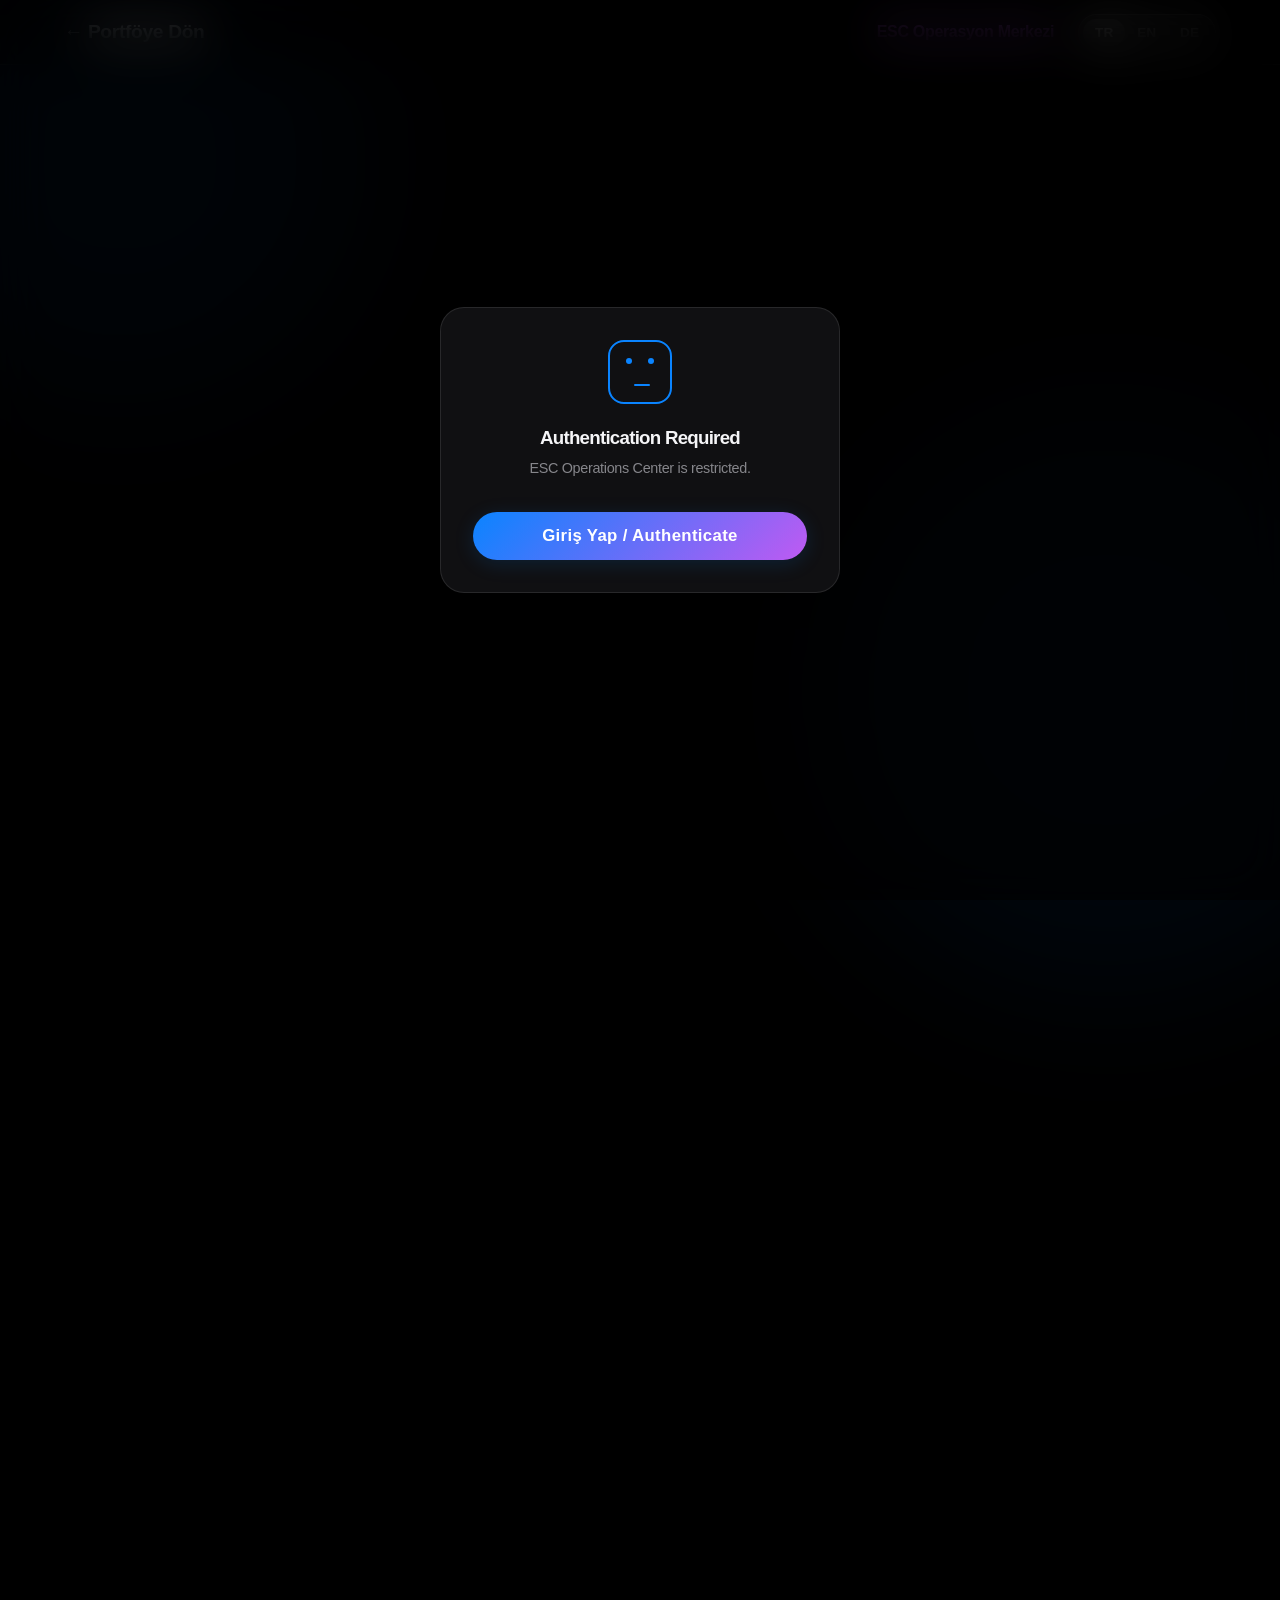
==== commit b0907381: "Fix spacing, update AI prompt and secure API key - Added missing spacing in checklist list. - Added " ====
--- a/eu.html
+++ b/eu.html
@@ -89,22 +89,35 @@
 
                 <div class="program-list">
                     <div class="program-item active" data-program="tech-spain">
-                        <div style="font-weight: 600; color: var(--text-primary);">Digital Skills for Youth - Spain</div>
+                        <div style="display: flex; justify-content: space-between; align-items: center; margin-bottom: 4px;">
+                            <div style="font-weight: 600; color: var(--text-primary);">Digital Skills for Youth - Spain</div>
+                            <div style="font-size: 0.8rem; padding: 2px 8px; background: rgba(50, 215, 75, 0.2); color: #32d74b; border-radius: 12px; font-weight: 500;">98% Match</div>
+                        </div>
                         <div style="font-size: 0.85rem; color: var(--text-secondary);">Starts Sep 2024 • 12 Months</div>
                     </div>
                     <div class="program-item" data-program="eco-germany">
-                        <div style="font-weight: 600; color: var(--text-primary);">Eco-Tech Sustainability - Germany</div>
+                        <div style="display: flex; justify-content: space-between; align-items: center; margin-bottom: 4px;">
+                            <div style="font-weight: 600; color: var(--text-primary);">Eco-Tech Sustainability - Germany</div>
+                            <div style="font-size: 0.8rem; padding: 2px 8px; background: rgba(255, 159, 10, 0.2); color: #ff9f0a; border-radius: 12px; font-weight: 500;">85% Match</div>
+                        </div>
                         <div style="font-size: 0.85rem; color: var(--text-secondary);">Starts Oct 2024 • 10 Months</div>
+                    </div>
+                    <div class="program-item" data-program="social-italy">
+                        <div style="display: flex; justify-content: space-between; align-items: center; margin-bottom: 4px;">
+                            <div style="font-weight: 600; color: var(--text-primary);">Youth Empowerment & Social Inclusion - Italy</div>
+                            <div style="font-size: 0.8rem; padding: 2px 8px; background: rgba(10, 132, 255, 0.2); color: #0a84ff; border-radius: 12px; font-weight: 500;">92% Match</div>
+                        </div>
+                        <div style="font-size: 0.85rem; color: var(--text-secondary);">Starts Jan 2025 • 6 Months</div>
                     </div>
                 </div>
 
                 <div id="program-details" class="program-details" style="margin-top: 24px; padding-top: 24px; border-top: 1px solid rgba(255,255,255,0.1);">
                     <h4 style="margin-bottom: 12px;">Step-by-Step Guide</h4>
-                    <ul class="checklist" style="list-style:none; color: var(--text-secondary);">
-                        <li><span style="color:var(--accent-blue)">✓</span> Update Europass CV</li>
-                        <li><span style="color:var(--accent-blue)">✓</span> Complete Pre-Departure Training</li>
-                        <li><span style="color:rgba(255,255,255,0.2)">○</span> Generate Motivation Letter (Below)</li>
-                        <li><span style="color:rgba(255,255,255,0.2)">○</span> Submit via Portal</li>
+                    <ul class="checklist" style="list-style:none; color: var(--text-secondary); display: flex; flex-direction: column; gap: 12px;">
+                        <li><span style="color:var(--accent-blue); margin-right: 8px;">✓</span> Update Europass CV</li>
+                        <li><span style="color:var(--accent-blue); margin-right: 8px;">✓</span> Complete Pre-Departure Training</li>
+                        <li><span style="color:rgba(255,255,255,0.2); margin-right: 8px;">○</span> Generate Motivation Letter (Below)</li>
+                        <li><span style="color:rgba(255,255,255,0.2); margin-right: 8px;">○</span> Submit via Portal</li>
                     </ul>
                 </div>
             </div>
@@ -114,10 +127,13 @@
                 <h2 data-i18n="eu.ai.title">AI Cover Letter Generator</h2>
                 <p class="subtitle" data-i18n="eu.ai.subtitle">Powered by Gemini AI API</p>
                 <div id="ai-model-badge" style="display:inline-block; margin-bottom:16px; padding: 4px 12px; background: rgba(191, 90, 242, 0.2); border: 1px solid var(--accent-purple); border-radius: 99px; font-size: 0.8rem; color: #e5b3fe;">
-                    Active Model: gemini-1.5-pro
+                    Active Model: gemini-2.0-flash
                 </div>
 
                 <div class="ai-generator">
+                    <label style="color: var(--text-secondary); margin-bottom: 8px; display: block;">Your Gemini API Key (Stored Locally)</label>
+                    <input type="password" id="apiKeyInput" placeholder="Enter API Key (AIzaSy...)" style="width: 100%; padding: 12px; margin-bottom: 16px; border-radius: 12px; background: rgba(0,0,0,0.3); border: 1px solid rgba(255,255,255,0.1); color: white; font-family: inherit;">
+
                     <label style="color: var(--text-secondary); margin-bottom: 8px; display: block;" data-i18n="eu.ai.label">Target Project Description or Keywords</label>
                     <textarea class="ai-input" placeholder="e.g., 'Digital skills teaching in Spain for local youth...'" id="aiInput" data-i18n="eu.ai.placeholder"></textarea>
 
--- a/assets/css/style.css
+++ b/assets/css/style.css
@@ -416,6 +416,7 @@
   background: rgba(255, 255, 255, 0.03);
   border: 1px solid rgba(255, 255, 255, 0.08);
   border-radius: 16px;
+  margin-bottom: 8px;
   cursor: pointer;
   transition: all var(--spring-fast);
 }
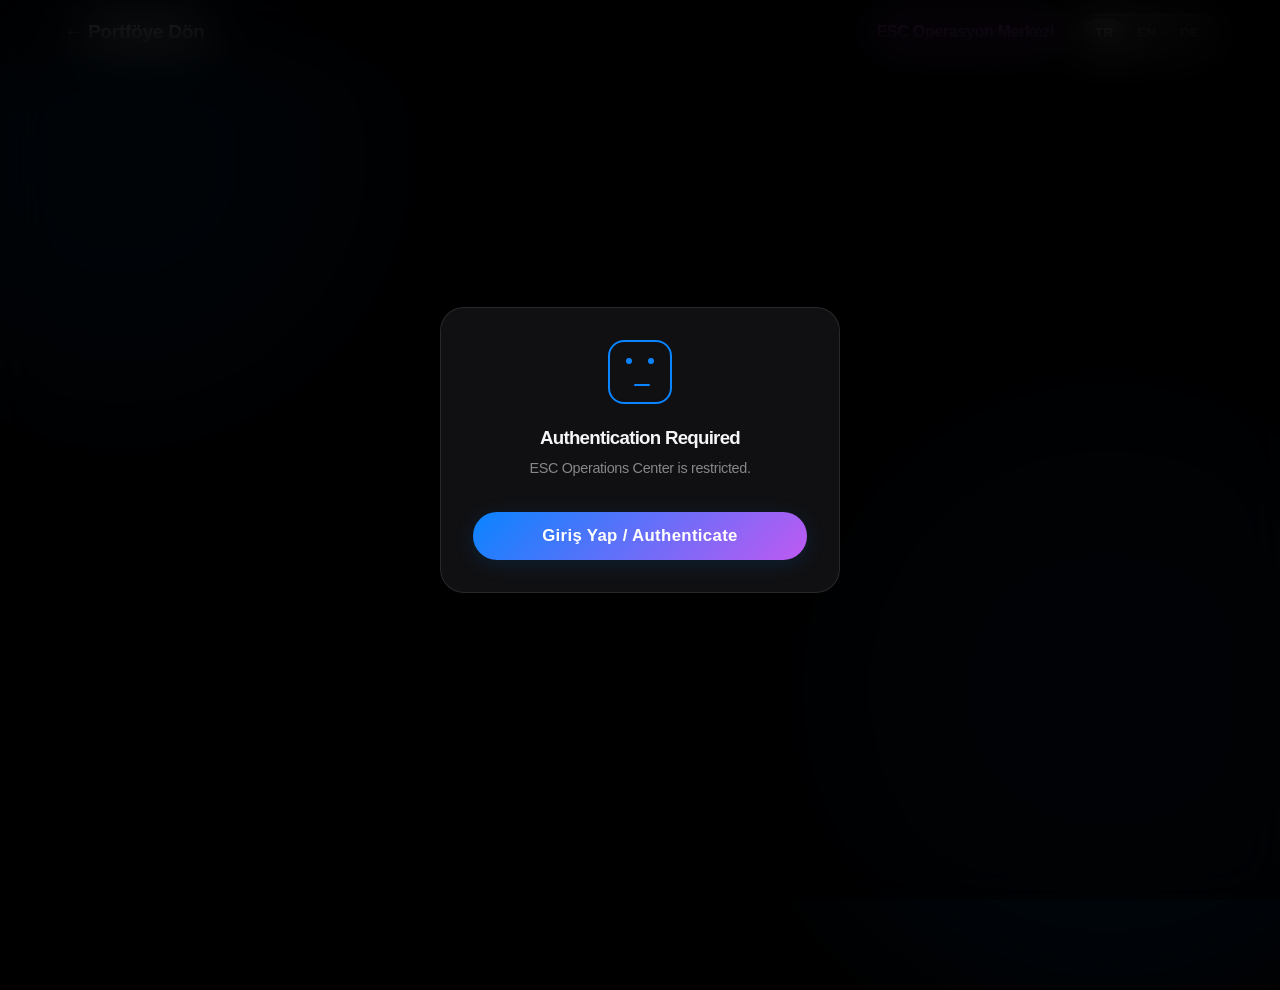
==== commit f687880e: "Refine ESC dashboard to feature only AI cover letter generator - Remove unused Applicant Status and " ====
--- a/eu.html
+++ b/eu.html
@@ -40,102 +40,22 @@
     </div>
 
     <!-- Hidden Dashboard Layout -->
-    <div class="container dashboard-grid" id="main-dashboard" style="opacity: 0; pointer-events: none; transition: opacity 0.8s ease;">
-        <aside class="sidebar reveal">
-            <ul class="sidebar-nav">
-                <li><a href="#" class="active" data-i18n="eu.side.overview">Overview</a></li>
-                <li><a href="#active-programs">Active Programs</a></li>
-                <li><a href="#ai-tools" data-i18n="eu.side.ai">AI Tools</a></li>
-                <li><a href="https://youth.europa.eu/solidarity_en" target="_blank" data-i18n="eu.side.portal">European Youth Portal ↗</a></li>
-            </ul>
-        </aside>
-
+    <div class="container" id="main-dashboard" style="opacity: 0; pointer-events: none; transition: opacity 0.8s ease; max-width: 800px; padding-top: 80px; margin: 0 auto; min-height: 100vh;">
         <main class="dashboard-content">
-            <!-- Stats -->
-            <div class="card glass-panel reveal stagger-1" style="margin-bottom: 32px;">
-                <h2 style="margin-bottom: 8px;" data-i18n="eu.stat.title">Applicant Status</h2>
-                <p class="subtitle" data-i18n="eu.stat.subtitle">Kürşat Yılmaz - European Solidarity Corps</p>
-
-                <div class="grid-3" style="margin-top: 32px;">
-                    <div class="stat-card">
-                        <span class="stat-value" data-i18n="eu.stat.val1">9</span>
-                        <span class="stat-label" data-i18n="eu.stat.lbl1">Years Coding</span>
-                    </div>
-                    <div class="stat-card">
-                        <!-- Simulated Acceptance Probability -->
-                        <div class="prob-circle">
-                            <svg viewBox="0 0 36 36" class="circular-chart blue">
-                                <path class="circle-bg"
-                                  d="M18 2.0845 a 15.9155 15.9155 0 0 1 0 31.831 a 15.9155 15.9155 0 0 1 0 -31.831" />
-                                <path class="circle"
-                                  stroke-dasharray="94, 100"
-                                  d="M18 2.0845 a 15.9155 15.9155 0 0 1 0 31.831 a 15.9155 15.9155 0 0 1 0 -31.831" />
-                                <text x="18" y="20.35" class="percentage">94%</text>
-                            </svg>
-                        </div>
-                        <span class="stat-label">Est. Acceptance Rate</span>
-                    </div>
-                    <div class="stat-card">
-                        <span class="stat-value" data-i18n="eu.stat.val3">100%</span>
-                        <span class="stat-label" data-i18n="eu.stat.lbl3">Motivation</span>
-                    </div>
-                </div>
-            </div>
-
-            <!-- Active Programs -->
-            <div id="active-programs" class="card glass-panel reveal stagger-2" style="margin-bottom: 32px;">
-                <h2>Active Application Programs</h2>
-                <p class="subtitle" style="margin-bottom: 24px;">Click a program to see requirements.</p>
-
-                <div class="program-list">
-                    <div class="program-item active" data-program="tech-spain">
-                        <div style="display: flex; justify-content: space-between; align-items: center; margin-bottom: 4px;">
-                            <div style="font-weight: 600; color: var(--text-primary);">Digital Skills for Youth - Spain</div>
-                            <div style="font-size: 0.8rem; padding: 2px 8px; background: rgba(50, 215, 75, 0.2); color: #32d74b; border-radius: 12px; font-weight: 500;">98% Match</div>
-                        </div>
-                        <div style="font-size: 0.85rem; color: var(--text-secondary);">Starts Sep 2024 • 12 Months</div>
-                    </div>
-                    <div class="program-item" data-program="eco-germany">
-                        <div style="display: flex; justify-content: space-between; align-items: center; margin-bottom: 4px;">
-                            <div style="font-weight: 600; color: var(--text-primary);">Eco-Tech Sustainability - Germany</div>
-                            <div style="font-size: 0.8rem; padding: 2px 8px; background: rgba(255, 159, 10, 0.2); color: #ff9f0a; border-radius: 12px; font-weight: 500;">85% Match</div>
-                        </div>
-                        <div style="font-size: 0.85rem; color: var(--text-secondary);">Starts Oct 2024 • 10 Months</div>
-                    </div>
-                    <div class="program-item" data-program="social-italy">
-                        <div style="display: flex; justify-content: space-between; align-items: center; margin-bottom: 4px;">
-                            <div style="font-weight: 600; color: var(--text-primary);">Youth Empowerment & Social Inclusion - Italy</div>
-                            <div style="font-size: 0.8rem; padding: 2px 8px; background: rgba(10, 132, 255, 0.2); color: #0a84ff; border-radius: 12px; font-weight: 500;">92% Match</div>
-                        </div>
-                        <div style="font-size: 0.85rem; color: var(--text-secondary);">Starts Jan 2025 • 6 Months</div>
-                    </div>
-                </div>
-
-                <div id="program-details" class="program-details" style="margin-top: 24px; padding-top: 24px; border-top: 1px solid rgba(255,255,255,0.1);">
-                    <h4 style="margin-bottom: 12px;">Step-by-Step Guide</h4>
-                    <ul class="checklist" style="list-style:none; color: var(--text-secondary); display: flex; flex-direction: column; gap: 12px;">
-                        <li><span style="color:var(--accent-blue); margin-right: 8px;">✓</span> Update Europass CV</li>
-                        <li><span style="color:var(--accent-blue); margin-right: 8px;">✓</span> Complete Pre-Departure Training</li>
-                        <li><span style="color:rgba(255,255,255,0.2); margin-right: 8px;">○</span> Generate Motivation Letter (Below)</li>
-                        <li><span style="color:rgba(255,255,255,0.2); margin-right: 8px;">○</span> Submit via Portal</li>
-                    </ul>
-                </div>
-            </div>
-
             <!-- AI Tools -->
-            <div id="ai-tools" class="card glass-panel reveal stagger-3">
+            <div id="ai-tools" class="card glass-panel reveal stagger-1">
                 <h2 data-i18n="eu.ai.title">AI Cover Letter Generator</h2>
                 <p class="subtitle" data-i18n="eu.ai.subtitle">Powered by Gemini AI API</p>
                 <div id="ai-model-badge" style="display:inline-block; margin-bottom:16px; padding: 4px 12px; background: rgba(191, 90, 242, 0.2); border: 1px solid var(--accent-purple); border-radius: 99px; font-size: 0.8rem; color: #e5b3fe;">
-                    Active Model: gemini-2.0-flash
+                    Active Model: gemini-3.1-pro
                 </div>
 
                 <div class="ai-generator">
                     <label style="color: var(--text-secondary); margin-bottom: 8px; display: block;">Your Gemini API Key (Stored Locally)</label>
                     <input type="password" id="apiKeyInput" placeholder="Enter API Key (AIzaSy...)" style="width: 100%; padding: 12px; margin-bottom: 16px; border-radius: 12px; background: rgba(0,0,0,0.3); border: 1px solid rgba(255,255,255,0.1); color: white; font-family: inherit;">
 
-                    <label style="color: var(--text-secondary); margin-bottom: 8px; display: block;" data-i18n="eu.ai.label">Target Project Description or Keywords</label>
-                    <textarea class="ai-input" placeholder="e.g., 'Digital skills teaching in Spain for local youth...'" id="aiInput" data-i18n="eu.ai.placeholder"></textarea>
+                    <label style="color: var(--text-secondary); margin-bottom: 8px; display: block;" data-i18n="eu.ai.label">Target Project URL</label>
+                    <input type="url" class="ai-input url-input" placeholder="https://youth.europa.eu/solidarity/placement/..." id="aiInput" data-i18n="eu.ai.placeholder" required>
 
                     <button class="btn btn-primary btn-glow-purple" id="generateBtn" style="width: 100%;" data-i18n="eu.ai.btn.gen">
                         Generate Tailored Cover Letter ✨
@@ -172,17 +92,6 @@
             }, 1200);
         });
 
-        // Program Selection Logic
-        document.querySelectorAll('.program-item').forEach(item => {
-            item.addEventListener('click', () => {
-                document.querySelectorAll('.program-item').forEach(i => i.classList.remove('active'));
-                item.classList.add('active');
-
-                // Add tiny jump animation
-                item.style.transform = 'scale(0.98)';
-                setTimeout(() => item.style.transform = 'scale(1)', 150);
-            });
-        });
     </script>
 </body>
 </html>
--- a/assets/css/style.css
+++ b/assets/css/style.css
@@ -521,10 +521,18 @@
   color: var(--text-primary);
   font-family: inherit;
   font-size: 1rem;
+  margin-bottom: 20px;
+  transition: all 0.3s;
+}
+
+textarea.ai-input {
   resize: vertical;
   min-height: 150px;
-  margin-bottom: 20px;
-  transition: all 0.3s;
+}
+
+input.url-input {
+  min-height: auto;
+  padding: 16px 20px;
 }
 
 .ai-input:focus {
